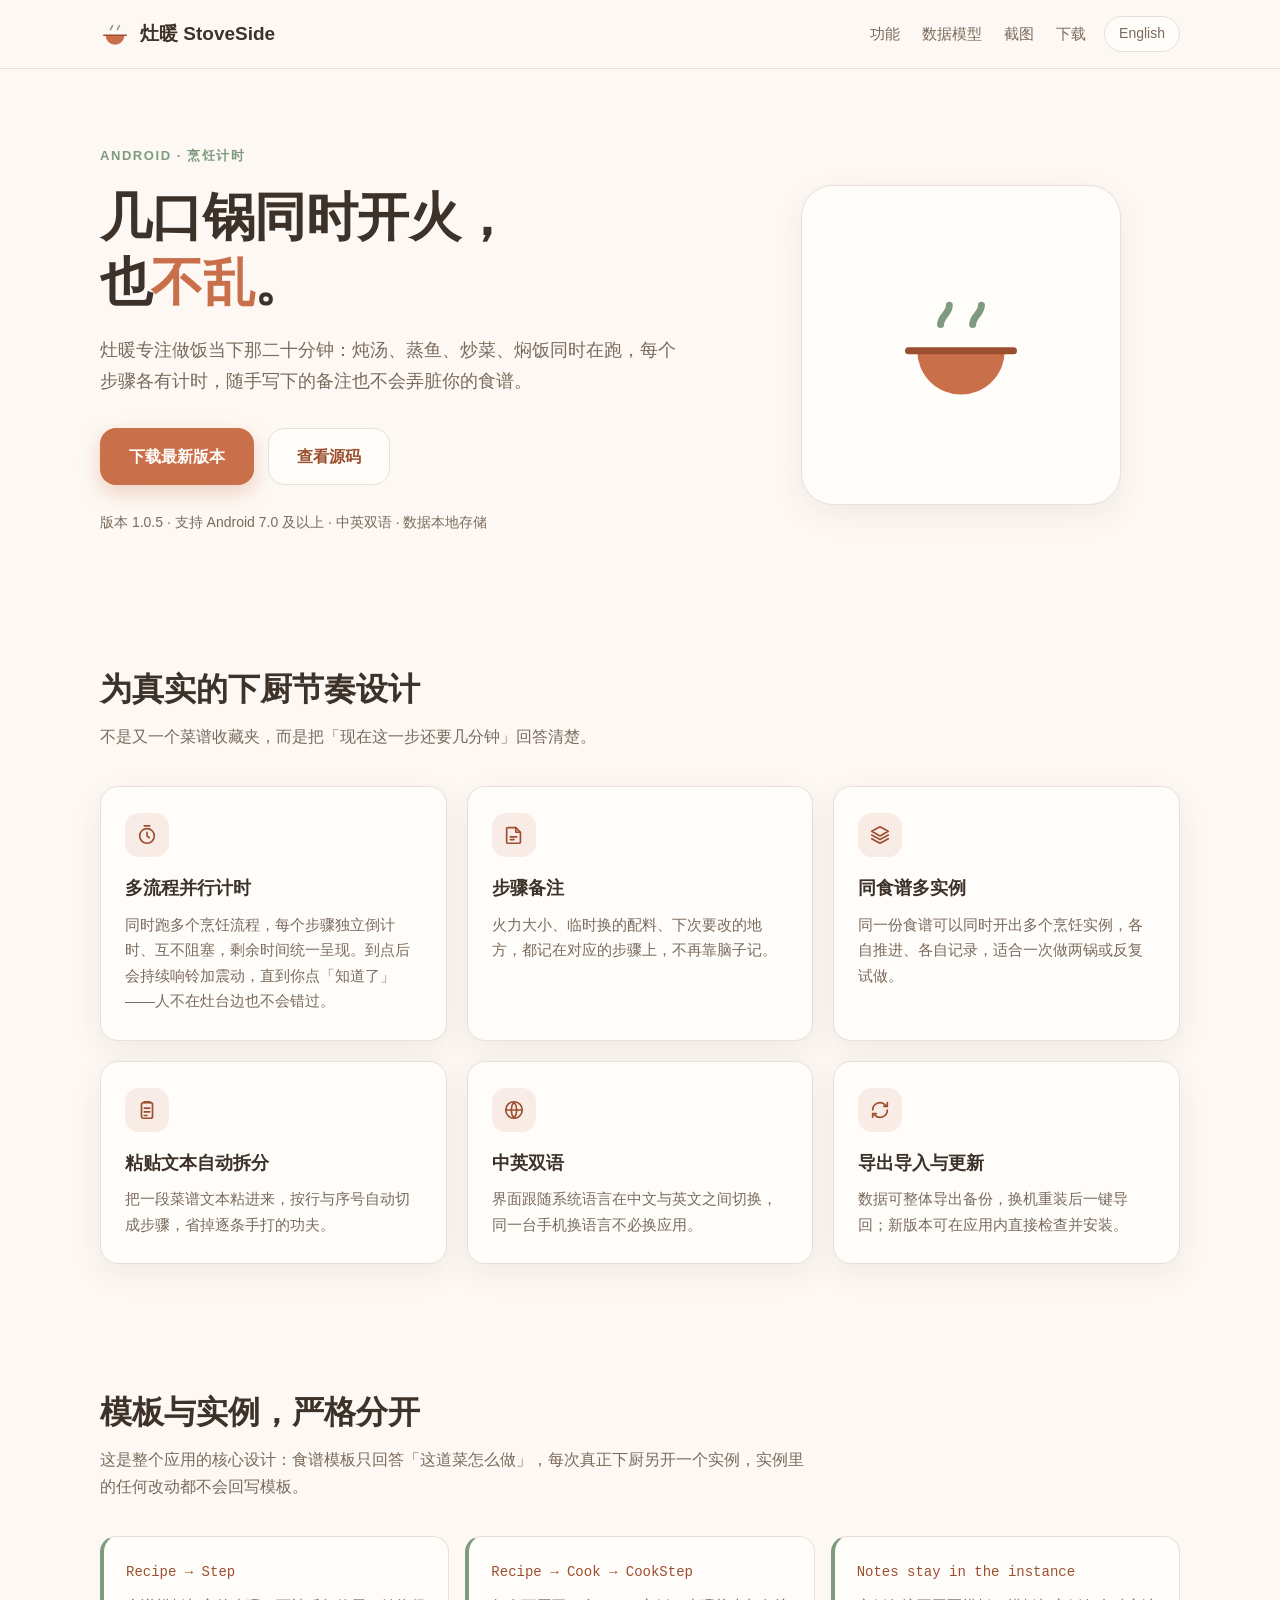
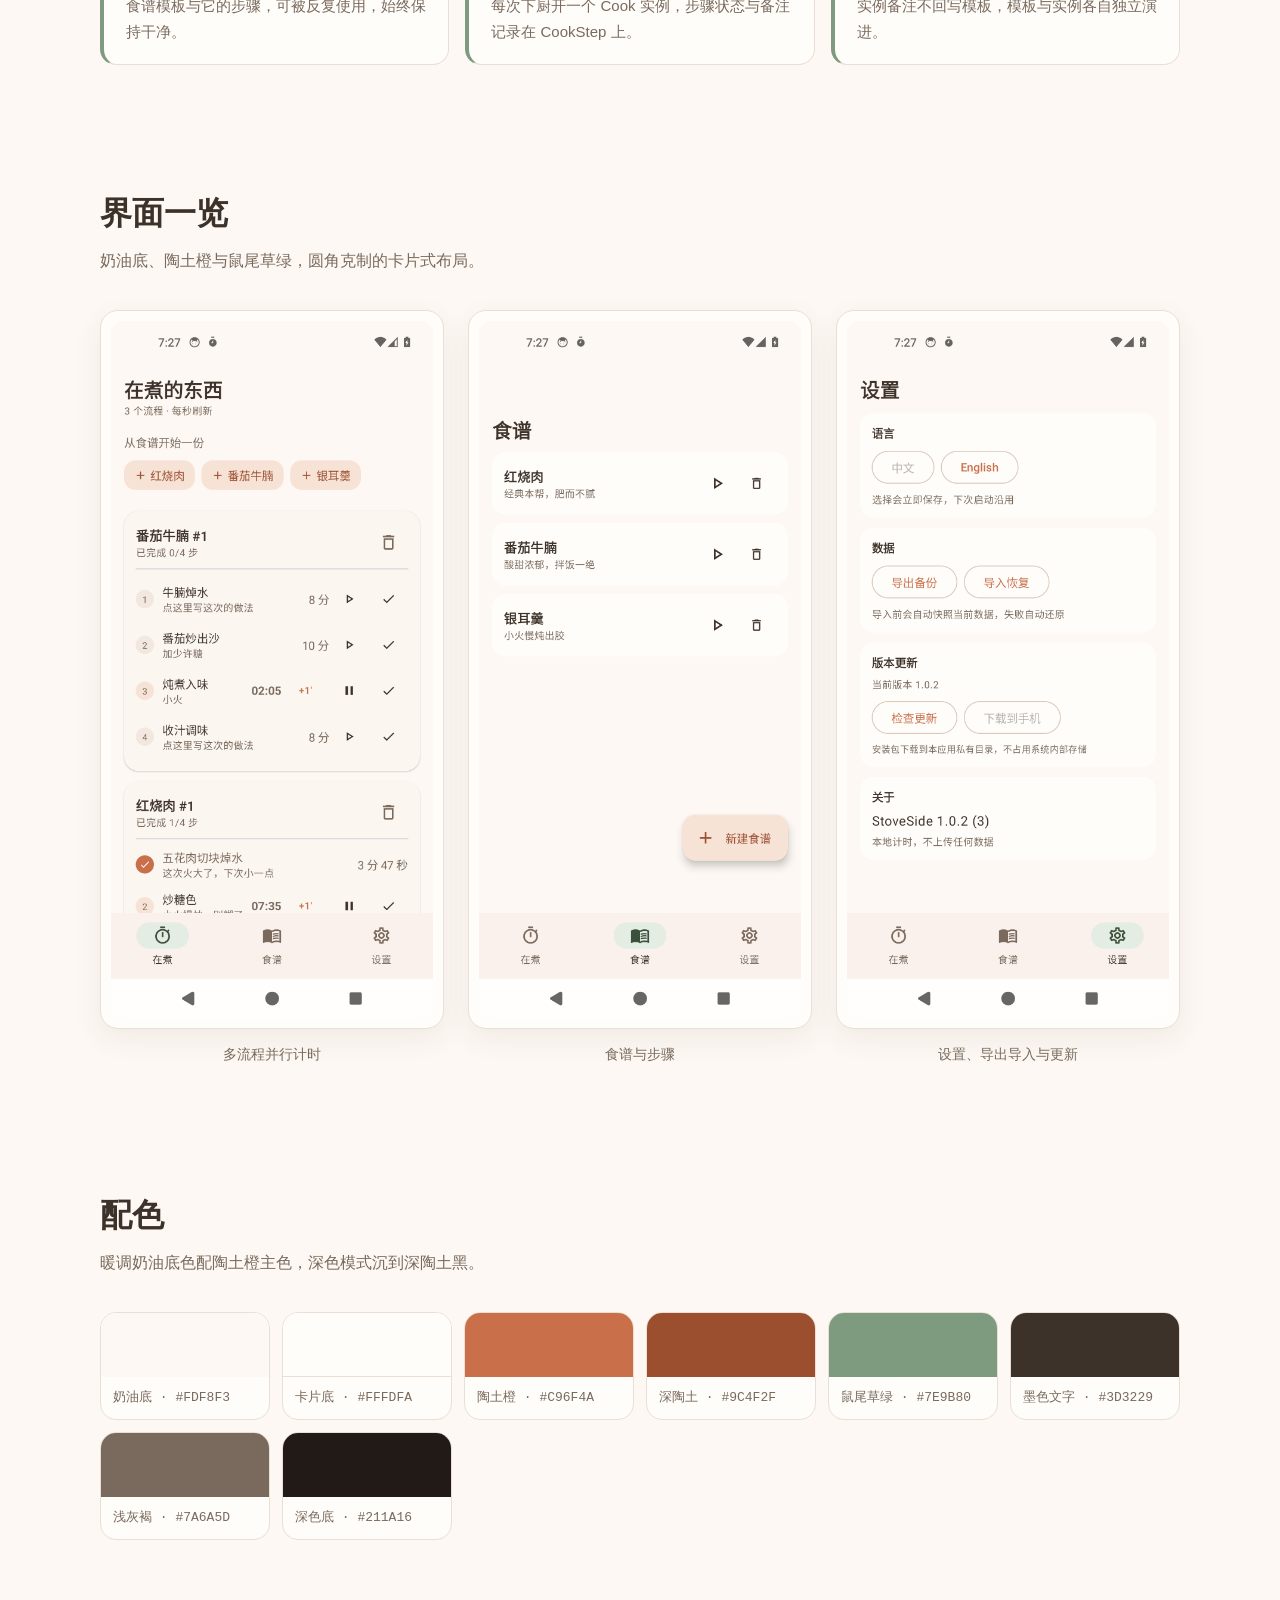
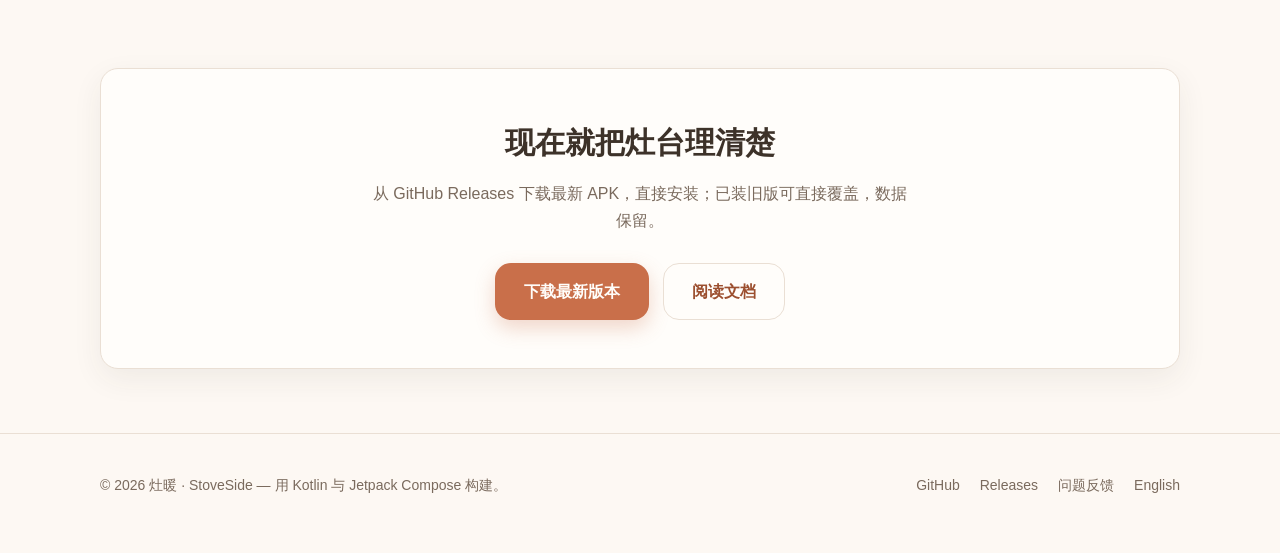
==== index.html @ 8f362dda "docs: 更新站点（1.0.5）" ====
<!DOCTYPE html>
<html lang="zh-CN">
<head>
  <meta charset="utf-8">
  <meta name="viewport" content="width=device-width, initial-scale=1">
  <title>灶暖 · StoveSide — 多流程并行烹饪计时</title>
  <meta name="description" content="灶暖是一个专注做饭当下的 Android 计时器：多流程并行计时、步骤备注、同一食谱多实例追踪、粘贴文本自动拆分步骤，中英双语，支持导出导入与应用内更新。">
  <meta name="theme-color" content="#FDF8F3">
  <link rel="stylesheet" href="style.css">
</head>
<body>

  <header class="site-header">
    <div class="wrap">
      <a class="brand" href="#top">
        <svg width="30" height="30" viewBox="0 0 48 48" fill="none" aria-hidden="true">
          <path d="M9 26h30a15 15 0 0 1-15 15A15 15 0 0 1 9 26Z" fill="#C96F4A"/>
          <path d="M6 26h36" stroke="#9C4F2F" stroke-width="2.4" stroke-linecap="round"/>
          <path d="M17 17c0-3 3-3.6 3-6.6" stroke="#7E9B80" stroke-width="2.4" stroke-linecap="round"/>
          <path d="M28 17c0-3 3-3.6 3-6.6" stroke="#7E9B80" stroke-width="2.4" stroke-linecap="round"/>
        </svg>
        灶暖 StoveSide
      </a>
      <nav class="nav">
        <a href="#features">功能</a>
        <a href="#model">数据模型</a>
        <a href="#screenshots">截图</a>
        <a href="#download">下载</a>
      </nav>
      <a class="lang" href="en/index.html">English</a>
    </div>
  </header>

  <main id="top">

    <section class="hero">
      <div class="wrap">
        <div class="hero-copy">
          <span class="eyebrow">Android · 烹饪计时</span>
          <h1>几口锅同时开火，<br>也<em>不乱</em>。</h1>
          <p class="lede">灶暖专注做饭当下那二十分钟：炖汤、蒸鱼、炒菜、焖饭同时在跑，每个步骤各有计时，随手写下的备注也不会弄脏你的食谱。</p>
          <div class="hero-actions">
            <a class="btn btn-primary" href="https://github.com/Levanll/StoveSide/releases/latest">下载最新版本</a>
            <a class="btn btn-ghost" href="https://github.com/Levanll/StoveSide">查看源码</a>
          </div>
          <p class="hero-meta">版本 1.0.5 · 支持 Android 7.0 及以上 · 中英双语 · 数据本地存储</p>
        </div>
        <div class="hero-mark">
          <div class="plate">
            <svg width="140" height="140" viewBox="0 0 48 48" fill="none" aria-hidden="true">
          <path d="M9 26h30a15 15 0 0 1-15 15A15 15 0 0 1 9 26Z" fill="#C96F4A"/>
          <path d="M6 26h36" stroke="#9C4F2F" stroke-width="2.4" stroke-linecap="round"/>
          <path d="M17 17c0-3 3-3.6 3-6.6" stroke="#7E9B80" stroke-width="2.4" stroke-linecap="round"/>
          <path d="M28 17c0-3 3-3.6 3-6.6" stroke="#7E9B80" stroke-width="2.4" stroke-linecap="round"/>
        </svg>
          </div>
        </div>
      </div>
    </section>

    <section id="features">
      <div class="wrap">
        <div class="section-head">
          <h2>为真实的下厨节奏设计</h2>
          <p>不是又一个菜谱收藏夹，而是把「现在这一步还要几分钟」回答清楚。</p>
        </div>
        <div class="grid">
          <article class="card">
            <div class="icon"><svg width="22" height="22" viewBox="0 0 24 24" fill="none" stroke="currentColor" stroke-width="1.8" stroke-linecap="round" stroke-linejoin="round" aria-hidden="true"><circle cx="12" cy="13" r="8"/><path d="M12 9v4l2.5 2"/><path d="M9 2h6"/></svg></div>
            <h3>多流程并行计时</h3>
            <p>同时跑多个烹饪流程，每个步骤独立倒计时、互不阻塞，剩余时间统一呈现。到点后会持续响铃加震动，直到你点「知道了」——人不在灶台边也不会错过。</p>
          </article>
          <article class="card">
            <div class="icon"><svg width="22" height="22" viewBox="0 0 24 24" fill="none" stroke="currentColor" stroke-width="1.8" stroke-linecap="round" stroke-linejoin="round" aria-hidden="true"><path d="M5 4h9l5 5v11a1 1 0 0 1-1 1H5a1 1 0 0 1-1-1V5a1 1 0 0 1 1-1Z"/><path d="M14 4v5h5"/><path d="M8 14h7"/><path d="M8 17h4"/></svg></div>
            <h3>步骤备注</h3>
            <p>火力大小、临时换的配料、下次要改的地方，都记在对应的步骤上，不再靠脑子记。</p>
          </article>
          <article class="card">
            <div class="icon"><svg width="22" height="22" viewBox="0 0 24 24" fill="none" stroke="currentColor" stroke-width="1.8" stroke-linecap="round" stroke-linejoin="round" aria-hidden="true"><path d="M12 3 3 8l9 5 9-5-9-5Z"/><path d="m3 12 9 5 9-5"/><path d="m3 16 9 5 9-5"/></svg></div>
            <h3>同食谱多实例</h3>
            <p>同一份食谱可以同时开出多个烹饪实例，各自推进、各自记录，适合一次做两锅或反复试做。</p>
          </article>
          <article class="card">
            <div class="icon"><svg width="22" height="22" viewBox="0 0 24 24" fill="none" stroke="currentColor" stroke-width="1.8" stroke-linecap="round" stroke-linejoin="round" aria-hidden="true"><rect x="6" y="4" width="12" height="17" rx="2"/><path d="M9 4V3h6v1"/><path d="M9 10h6"/><path d="M9 14h6"/><path d="M9 18h3"/></svg></div>
            <h3>粘贴文本自动拆分</h3>
            <p>把一段菜谱文本粘进来，按行与序号自动切成步骤，省掉逐条手打的功夫。</p>
          </article>
          <article class="card">
            <div class="icon"><svg width="22" height="22" viewBox="0 0 24 24" fill="none" stroke="currentColor" stroke-width="1.8" stroke-linecap="round" stroke-linejoin="round" aria-hidden="true"><circle cx="12" cy="12" r="9"/><path d="M3 12h18"/><path d="M12 3a15 15 0 0 1 0 18a15 15 0 0 1 0-18Z"/></svg></div>
            <h3>中英双语</h3>
            <p>界面跟随系统语言在中文与英文之间切换，同一台手机换语言不必换应用。</p>
          </article>
          <article class="card">
            <div class="icon"><svg width="22" height="22" viewBox="0 0 24 24" fill="none" stroke="currentColor" stroke-width="1.8" stroke-linecap="round" stroke-linejoin="round" aria-hidden="true"><path d="M4 12a8 8 0 0 1 13.7-5.6L20 8"/><path d="M20 4v4h-4"/><path d="M20 12a8 8 0 0 1-13.7 5.6L4 16"/><path d="M4 20v-4h4"/></svg></div>
            <h3>导出导入与更新</h3>
            <p>数据可整体导出备份，换机重装后一键导回；新版本可在应用内直接检查并安装。</p>
          </article>
        </div>
      </div>
    </section>

    <section id="model">
      <div class="wrap">
        <div class="section-head">
          <h2>模板与实例，严格分开</h2>
          <p>这是整个应用的核心设计：食谱模板只回答「这道菜怎么做」，每次真正下厨另开一个实例，实例里的任何改动都不会回写模板。</p>
        </div>
        <div class="model">
          <div class="model-item">
            <code>Recipe → Step</code>
            <p>食谱模板与它的步骤，可被反复使用，始终保持干净。</p>
          </div>
          <div class="model-item">
            <code>Recipe → Cook → CookStep</code>
            <p>每次下厨开一个 Cook 实例，步骤状态与备注记录在 CookStep 上。</p>
          </div>
          <div class="model-item">
            <code>Notes stay in the instance</code>
            <p>实例备注不回写模板，模板与实例各自独立演进。</p>
          </div>
        </div>
      </div>
    </section>

    <section id="screenshots">
      <div class="wrap">
        <div class="section-head">
          <h2>界面一览</h2>
          <p>奶油底、陶土橙与鼠尾草绿，圆角克制的卡片式布局。</p>
        </div>
        <div class="shots">
          <figure class="shot">
            <div class="frame">
              <img src="images/zh/cooks.png" alt="进行中的烹饪界面：多个流程并行计时" loading="lazy">
            </div>
            <figcaption>多流程并行计时</figcaption>
          </figure>
          <figure class="shot">
            <div class="frame">
              <img src="images/zh/recipes.png" alt="食谱与步骤管理界面" loading="lazy">
            </div>
            <figcaption>食谱与步骤</figcaption>
          </figure>
          <figure class="shot">
            <div class="frame">
              <img src="images/zh/settings.png" alt="设置界面：语言、导出导入与应用内更新" loading="lazy">
            </div>
            <figcaption>设置、导出导入与更新</figcaption>
          </figure>
        </div>
      </div>
    </section>

    <section id="palette">
      <div class="wrap">
        <div class="section-head">
          <h2>配色</h2>
          <p>暖调奶油底色配陶土橙主色，深色模式沉到深陶土黑。</p>
        </div>
        <div class="palette">
          <div class="swatch">
            <div class="chip" style="background:#FDF8F3;"></div>
            <div class="label">奶油底 · #FDF8F3</div>
          </div>
          <div class="swatch">
            <div class="chip" style="background:#FFFDFA;border-bottom:1px solid #EADFD4;"></div>
            <div class="label">卡片底 · #FFFDFA</div>
          </div>
          <div class="swatch">
            <div class="chip" style="background:#C96F4A;"></div>
            <div class="label">陶土橙 · #C96F4A</div>
          </div>
          <div class="swatch">
            <div class="chip" style="background:#9C4F2F;"></div>
            <div class="label">深陶土 · #9C4F2F</div>
          </div>
          <div class="swatch">
            <div class="chip" style="background:#7E9B80;"></div>
            <div class="label">鼠尾草绿 · #7E9B80</div>
          </div>
          <div class="swatch">
            <div class="chip" style="background:#3D3229;"></div>
            <div class="label">墨色文字 · #3D3229</div>
          </div>
          <div class="swatch">
            <div class="chip" style="background:#7A6A5D;"></div>
            <div class="label">浅灰褐 · #7A6A5D</div>
          </div>
          <div class="swatch">
            <div class="chip" style="background:#211A16;"></div>
            <div class="label">深色底 · #211A16</div>
          </div>
        </div>
      </div>
    </section>

    <section id="download">
      <div class="wrap">
        <div class="download">
          <h2>现在就把灶台理清楚</h2>
          <p>从 GitHub Releases 下载最新 APK，直接安装；已装旧版可直接覆盖，数据保留。</p>
          <div class="hero-actions">
            <a class="btn btn-primary" href="https://github.com/Levanll/StoveSide/releases/latest">下载最新版本</a>
            <a class="btn btn-ghost" href="https://github.com/Levanll/StoveSide#readme">阅读文档</a>
          </div>
        </div>
      </div>
    </section>

  </main>

  <footer class="site-footer">
    <div class="wrap">
      <p style="margin:0">© 2026 灶暖 · StoveSide — 用 Kotlin 与 Jetpack Compose 构建。</p>
      <nav>
        <a href="https://github.com/Levanll/StoveSide">GitHub</a>
        <a href="https://github.com/Levanll/StoveSide/releases/latest">Releases</a>
        <a href="https://github.com/Levanll/StoveSide/issues">问题反馈</a>
        <a href="en/index.html">English</a>
      </nav>
    </div>
  </footer>

</body>
</html>
---- style.css ----
/* 灶暖 / StoveSide — 共享样式 · shared stylesheet */

:root {
  --cream: #FDF8F3;
  --card: #FFFDFA;
  --clay: #C96F4A;
  --clay-deep: #9C4F2F;
  --sage: #7E9B80;
  --ink: #3D3229;
  --muted: #7A6A5D;
  --line: #EADFD4;
  --tint: rgba(201, 111, 74, 0.12);
  --shadow: 0 10px 30px rgba(61, 50, 41, 0.07);
  --radius: 18px;
  --radius-sm: 16px;
  --max: 1080px;
}

@media (prefers-color-scheme: dark) {
  :root {
    --cream: #211A16;
    --card: #2B221D;
    --clay: #D98459;
    --clay-deep: #E9A47E;
    --sage: #8FAE91;
    --ink: #F3E9E0;
    --muted: #B9A697;
    --line: #3B2F28;
    --tint: rgba(217, 132, 89, 0.16);
    --shadow: 0 10px 30px rgba(0, 0, 0, 0.35);
  }
}

* { box-sizing: border-box; }

html { scroll-behavior: smooth; }

body {
  margin: 0;
  background: var(--cream);
  color: var(--ink);
  font-family: -apple-system, BlinkMacSystemFont, "Segoe UI", "PingFang SC",
    "Hiragino Sans GB", "Microsoft YaHei", "Noto Sans SC", Roboto, sans-serif;
  font-size: 16px;
  line-height: 1.7;
  -webkit-font-smoothing: antialiased;
}

a { color: var(--clay-deep); text-decoration: none; }
a:hover { text-decoration: underline; }

img { max-width: 100%; display: block; }

.wrap { width: min(100% - 40px, var(--max)); margin: 0 auto; }

/* ---------- header ---------- */

.site-header {
  position: sticky;
  top: 0;
  z-index: 20;
  background: var(--cream);
  border-bottom: 1px solid var(--line);
}

.site-header .wrap {
  display: flex;
  align-items: center;
  gap: 18px;
  min-height: 68px;
  flex-wrap: wrap;
}

.brand {
  display: inline-flex;
  align-items: center;
  gap: 10px;
  color: var(--ink);
  font-weight: 700;
  font-size: 19px;
}
.brand:hover { text-decoration: none; }
.brand svg { flex: none; }

.nav {
  display: flex;
  gap: 22px;
  margin-left: auto;
  flex-wrap: wrap;
}
.nav a { color: var(--muted); font-size: 15px; }
.nav a:hover { color: var(--clay-deep); text-decoration: none; }

.lang {
  font-size: 14px;
  border: 1px solid var(--line);
  border-radius: 999px;
  padding: 5px 14px;
  color: var(--muted);
  background: var(--card);
}
.lang:hover { border-color: var(--clay); color: var(--clay-deep); text-decoration: none; }

/* ---------- buttons ---------- */

.btn {
  display: inline-flex;
  align-items: center;
  gap: 10px;
  padding: 14px 28px;
  border-radius: var(--radius-sm);
  font-weight: 600;
  font-size: 16px;
  border: 1px solid transparent;
  transition: transform 0.15s ease, box-shadow 0.15s ease, background 0.15s ease;
}
.btn:hover { text-decoration: none; transform: translateY(-1px); }

.btn-primary {
  background: var(--clay);
  color: #FFFDFA;
  box-shadow: 0 8px 20px rgba(201, 111, 74, 0.28);
}
.btn-primary:hover { background: var(--clay-deep); color: #FFFDFA; }

.btn-ghost {
  background: var(--card);
  color: var(--clay-deep);
  border-color: var(--line);
}
.btn-ghost:hover { border-color: var(--clay); }

/* ---------- hero ---------- */

.hero { padding: 72px 0 56px; }

.hero .wrap {
  display: grid;
  grid-template-columns: minmax(0, 1.15fr) minmax(0, 0.85fr);
  gap: 48px;
  align-items: center;
}

.eyebrow {
  display: inline-block;
  font-size: 13px;
  letter-spacing: 0.12em;
  text-transform: uppercase;
  color: var(--sage);
  font-weight: 600;
  margin-bottom: 18px;
}

.hero h1 {
  font-size: clamp(34px, 5vw, 52px);
  line-height: 1.25;
  margin: 0 0 20px;
  letter-spacing: -0.01em;
}

.hero h1 em { font-style: normal; color: var(--clay); }

.hero p.lede {
  font-size: 18px;
  color: var(--muted);
  margin: 0 0 32px;
  max-width: 34em;
}

.hero-actions { display: flex; gap: 14px; flex-wrap: wrap; }

.hero-meta { margin-top: 26px; font-size: 14px; color: var(--muted); }

.hero-mark { display: flex; justify-content: center; align-items: center; }

.hero-mark .plate {
  width: 100%;
  max-width: 320px;
  aspect-ratio: 1;
  border-radius: 32px;
  background: var(--card);
  border: 1px solid var(--line);
  box-shadow: var(--shadow);
  display: flex;
  align-items: center;
  justify-content: center;
}

/* ---------- sections ---------- */

section { padding: 64px 0; }

.section-head { max-width: 44em; margin-bottom: 36px; }

.section-head h2 {
  font-size: clamp(24px, 3vw, 32px);
  margin: 0 0 12px;
  line-height: 1.3;
}

.section-head p { color: var(--muted); margin: 0; }

/* ---------- feature cards ---------- */

.grid {
  display: grid;
  grid-template-columns: repeat(auto-fit, minmax(260px, 1fr));
  gap: 20px;
}

.card {
  background: var(--card);
  border: 1px solid var(--line);
  border-radius: var(--radius);
  padding: 26px 24px;
  box-shadow: var(--shadow);
}

.card .icon {
  width: 44px;
  height: 44px;
  border-radius: 14px;
  display: flex;
  align-items: center;
  justify-content: center;
  background: var(--tint);
  margin-bottom: 16px;
  color: var(--clay-deep);
}

.card h3 { font-size: 18px; margin: 0 0 8px; }

.card p { margin: 0; color: var(--muted); font-size: 15px; }

/* ---------- data model ---------- */

.model {
  display: grid;
  grid-template-columns: repeat(auto-fit, minmax(240px, 1fr));
  gap: 16px;
}

.model-item {
  background: var(--card);
  border: 1px solid var(--line);
  border-left: 4px solid var(--sage);
  border-radius: var(--radius-sm);
  padding: 20px 22px;
}

.model-item code {
  font-family: ui-monospace, SFMono-Regular, "SF Mono", Menlo, Consolas, monospace;
  font-size: 14px;
  color: var(--clay-deep);
}

.model-item p { margin: 8px 0 0; font-size: 15px; color: var(--muted); }

/* ---------- screenshots ---------- */

.shots {
  display: grid;
  grid-template-columns: repeat(auto-fit, minmax(240px, 1fr));
  gap: 24px;
}

.shot { margin: 0; text-align: center; }

.shot .frame {
  border-radius: var(--radius);
  overflow: hidden;
  border: 1px solid var(--line);
  background: var(--card);
  box-shadow: var(--shadow);
  padding: 10px;
}

.shot img {
  border-radius: 12px;
  width: 100%;
  height: auto;
  min-height: 320px;
  background: var(--tint);
  object-fit: cover;
}

.shot figcaption { margin-top: 14px; font-size: 14px; color: var(--muted); }

/* ---------- download ---------- */

.download {
  background: var(--card);
  border: 1px solid var(--line);
  border-radius: var(--radius);
  padding: 48px 32px;
  text-align: center;
  box-shadow: var(--shadow);
}

.download h2 { margin: 0 0 12px; font-size: clamp(24px, 3vw, 30px); }

.download p { color: var(--muted); margin: 0 auto 28px; max-width: 34em; }

.download .hero-actions { justify-content: center; }

/* ---------- palette ---------- */

.palette {
  display: grid;
  grid-template-columns: repeat(auto-fit, minmax(150px, 1fr));
  gap: 12px;
}

.swatch {
  border-radius: var(--radius-sm);
  border: 1px solid var(--line);
  overflow: hidden;
  background: var(--card);
}

.swatch .chip { height: 64px; }

.swatch .label {
  padding: 10px 12px;
  font-size: 13px;
  color: var(--muted);
  font-family: ui-monospace, SFMono-Regular, Menlo, Consolas, monospace;
}

/* ---------- footer ---------- */

.site-footer {
  border-top: 1px solid var(--line);
  padding: 40px 0 56px;
  color: var(--muted);
  font-size: 14px;
}

.site-footer .wrap {
  display: flex;
  gap: 16px 32px;
  flex-wrap: wrap;
  align-items: center;
  justify-content: space-between;
}

.site-footer nav { display: flex; gap: 20px; flex-wrap: wrap; }
.site-footer a { color: var(--muted); }
.site-footer a:hover { color: var(--clay-deep); }

/* ---------- responsive ---------- */

@media (max-width: 860px) {
  .hero { padding: 44px 0 32px; }
  .hero .wrap { grid-template-columns: 1fr; gap: 32px; }
  .hero-mark { order: -1; }
  .hero-mark .plate { max-width: 220px; border-radius: 28px; }
  .hero-mark .plate svg { width: 96px; height: 96px; }
  section { padding: 48px 0; }
  .nav { gap: 16px; }
}

@media (max-width: 560px) {
  .site-header .wrap { min-height: 60px; }
  .nav { display: none; }
  .hero p.lede { font-size: 17px; }
  .btn { padding: 13px 22px; font-size: 15px; }
  .download { padding: 36px 20px; }
}

@media (prefers-reduced-motion: reduce) {
  html { scroll-behavior: auto; }
  .btn { transition: none; }
  .btn:hover { transform: none; }
}
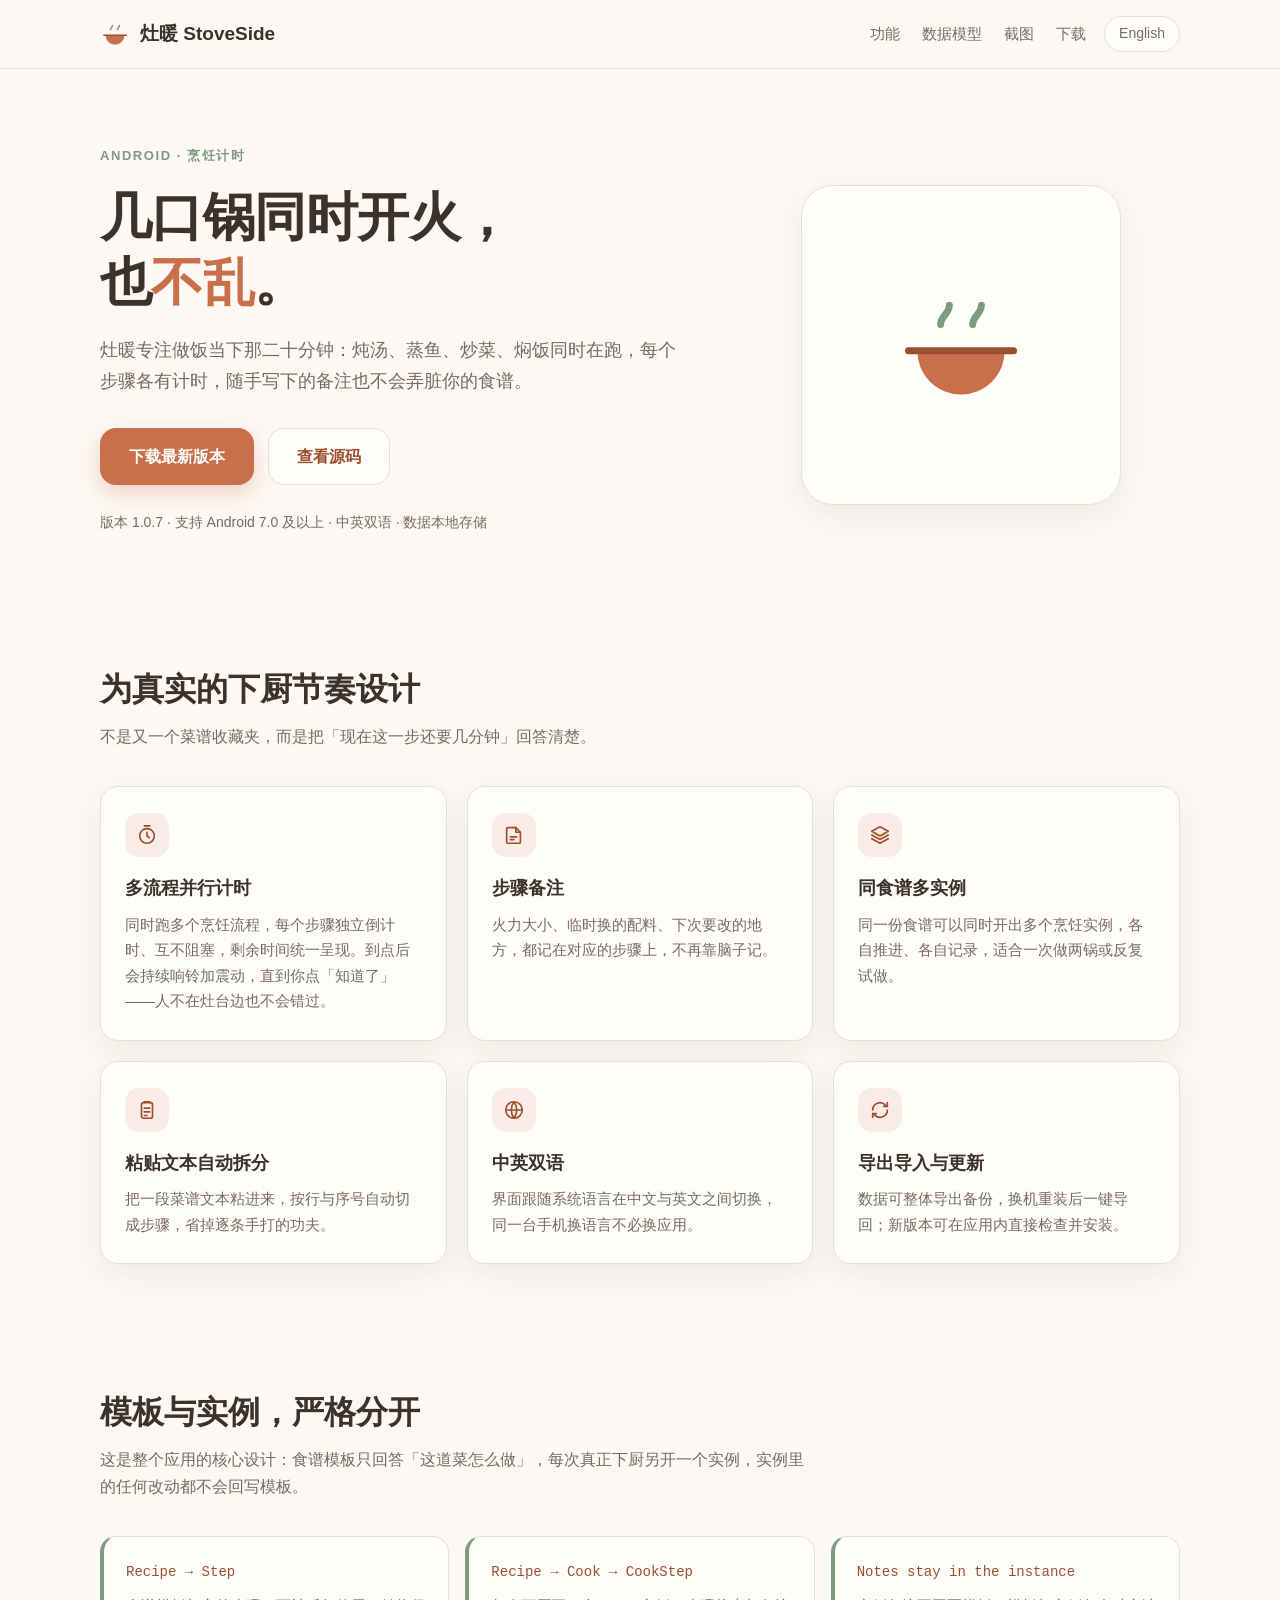
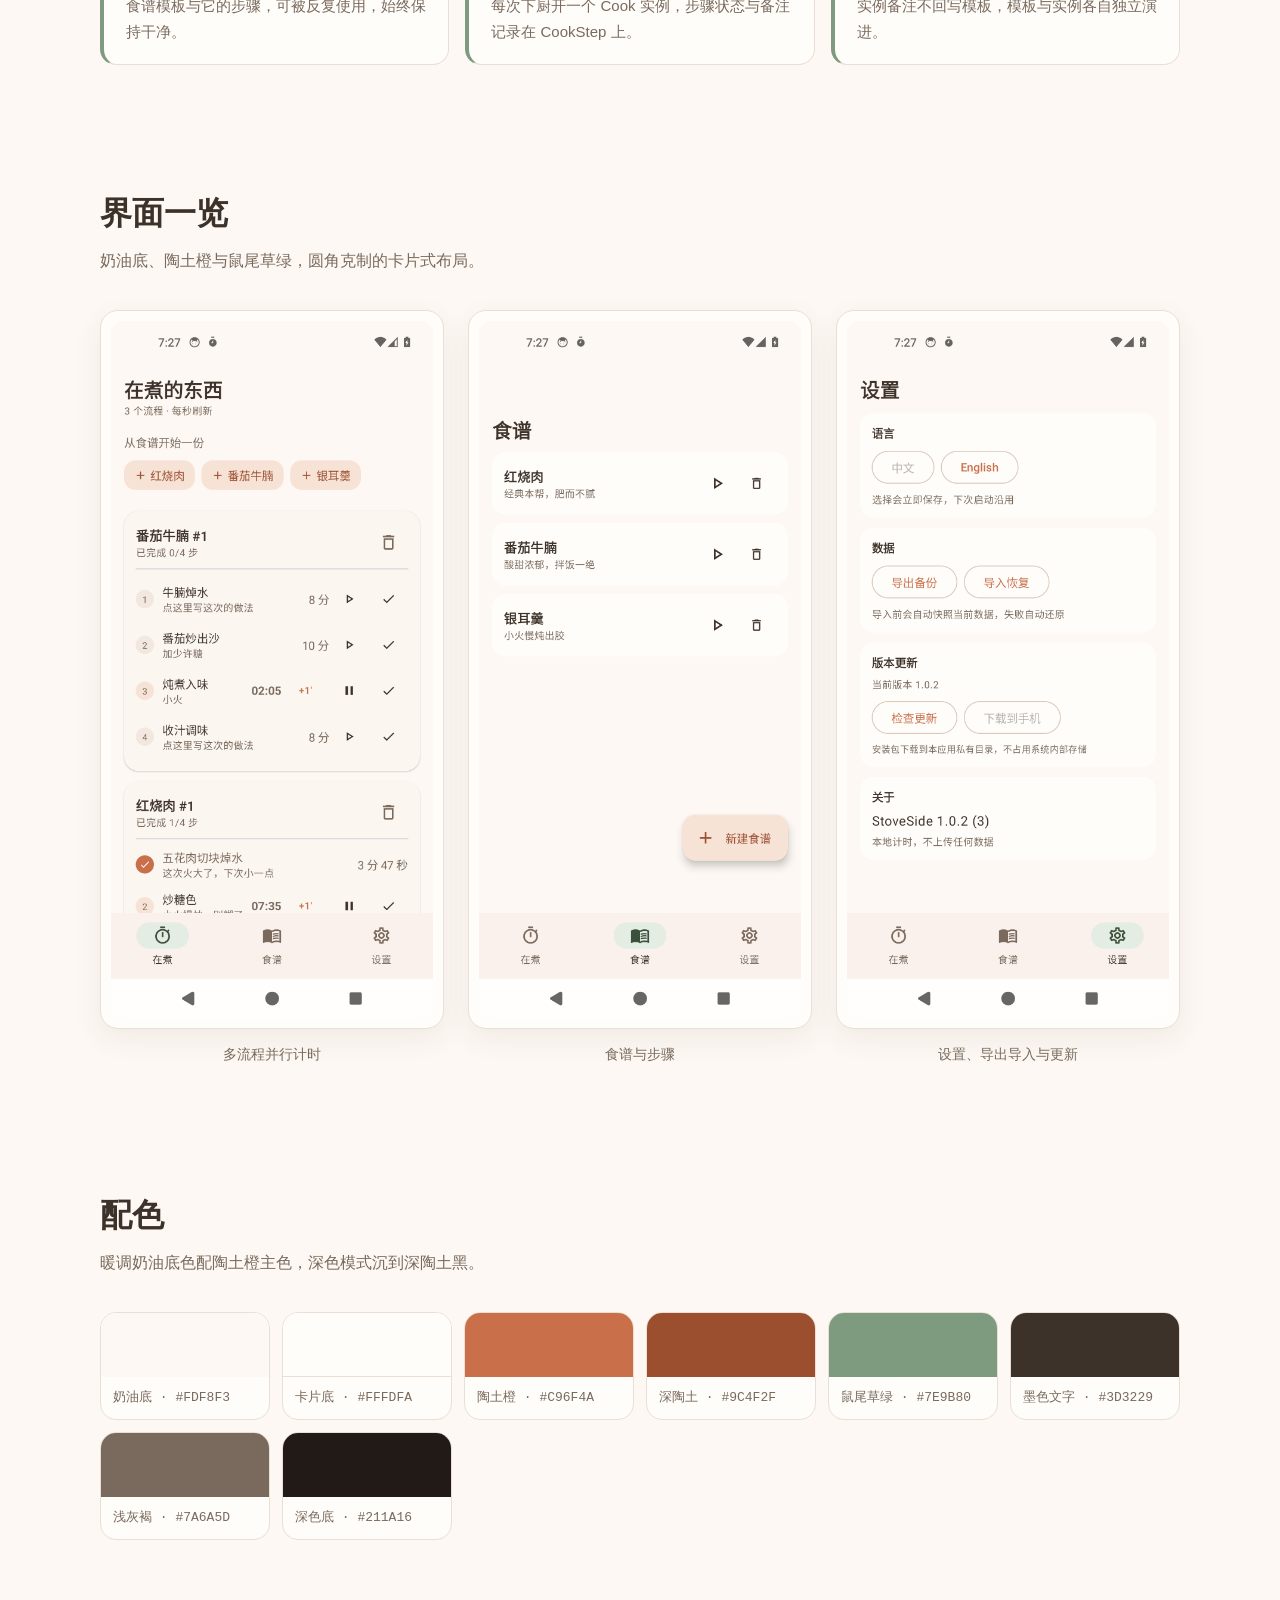
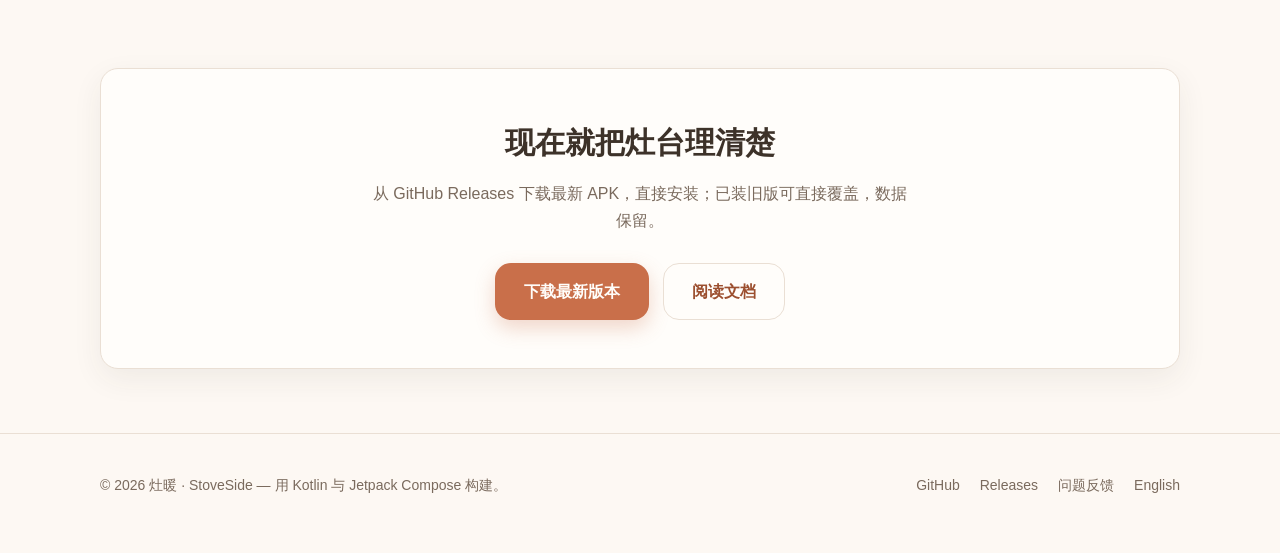
==== commit a51f914a: "docs: 更新站点（1.0.7）" ====
--- a/index.html
+++ b/index.html
@@ -43,7 +43,7 @@
             <a class="btn btn-primary" href="https://github.com/Levanll/StoveSide/releases/latest">下载最新版本</a>
             <a class="btn btn-ghost" href="https://github.com/Levanll/StoveSide">查看源码</a>
           </div>
-          <p class="hero-meta">版本 1.0.5 · 支持 Android 7.0 及以上 · 中英双语 · 数据本地存储</p>
+          <p class="hero-meta">版本 1.0.7 · 支持 Android 7.0 及以上 · 中英双语 · 数据本地存储</p>
         </div>
         <div class="hero-mark">
           <div class="plate">
